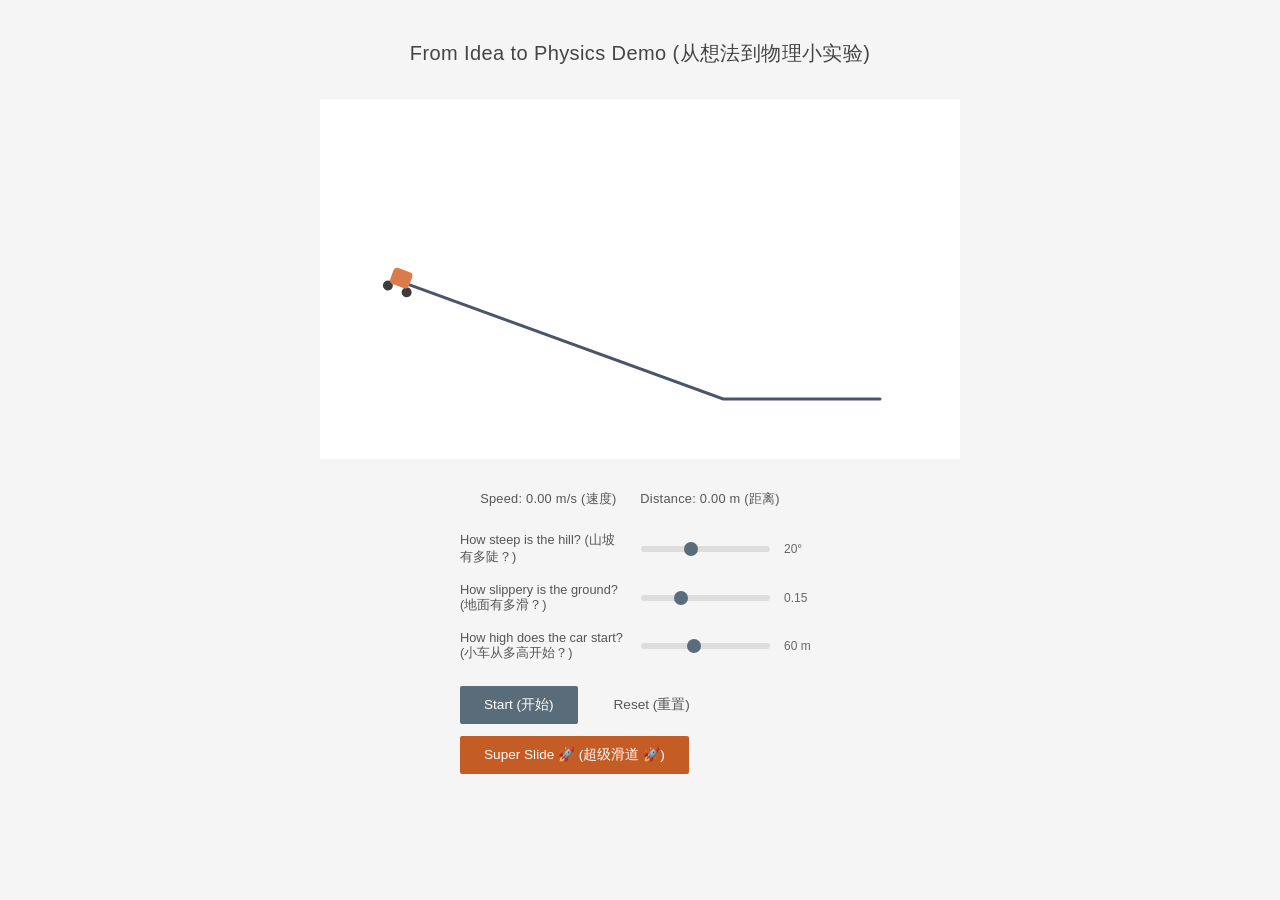
==== index.html @ a3b1cdfe "Add physics car demo" ====
<!DOCTYPE html>
<html lang="en">
<head>
  <meta charset="UTF-8">
  <meta name="viewport" content="width=device-width, initial-scale=1.0">
  <title>From Idea to Physics Demo</title>
  <style>
    * {
      box-sizing: border-box;
    }
    body {
      margin: 0;
      padding: 40px 24px 60px;
      background: #f5f5f5;
      font-family: -apple-system, BlinkMacSystemFont, "Segoe UI", Roboto, sans-serif;
      color: #333;
      min-height: 100vh;
      display: flex;
      flex-direction: column;
      align-items: center;
    }
    h1 {
      font-size: 1.25rem;
      font-weight: 500;
      letter-spacing: 0.02em;
      margin: 0 0 32px;
      color: #444;
    }
    #canvas-wrap {
      margin-bottom: 32px;
    }
    canvas {
      display: block;
      background: #fff;
      border-radius: 2px;
    }
    .readout {
      font-size: 0.8rem;
      color: #555;
      margin-bottom: 24px;
      letter-spacing: 0.02em;
    }
    .readout span {
      margin-right: 20px;
    }
    .controls {
      display: flex;
      flex-direction: column;
      gap: 16px;
      max-width: 360px;
      width: 100%;
    }
    .control-row {
      display: flex;
      align-items: center;
      gap: 12px;
    }
    .control-row label {
      font-size: 0.8rem;
      color: #555;
      min-width: 100px;
    }
    .control-row input[type="range"] {
      flex: 1;
      height: 6px;
      -webkit-appearance: none;
      appearance: none;
      background: #ddd;
      border-radius: 3px;
    }
    .control-row input[type="range"]::-webkit-slider-thumb {
      -webkit-appearance: none;
      width: 14px;
      height: 14px;
      background: #5a6b7a;
      border-radius: 50%;
      cursor: pointer;
    }
    .control-row .value {
      font-size: 0.75rem;
      color: #666;
      min-width: 36px;
    }
    .buttons {
      display: flex;
      flex-wrap: wrap;
      gap: 12px;
      margin-top: 8px;
    }
    button {
      font-size: 0.85rem;
      padding: 10px 24px;
      border: none;
      border-radius: 2px;
      cursor: pointer;
      font-family: inherit;
    }
    #btn-start {
      background: #5a6b7a;
      color: #fff;
    }
    #btn-start:hover {
      background: #4a5b6a;
    }
    #btn-reset {
      background: transparent;
      color: #555;
    }
    #btn-reset:hover {
      background: #e8e8e8;
      color: #333;
    }
    #btn-super {
      background: #c45c26;
      color: #fff;
    }
    #btn-super:hover {
      background: #a84d1f;
    }
    .control-row label {
      min-width: 0;
    }
  </style>
</head>
<body>
  <h1>From Idea to Physics Demo (从想法到物理小实验)</h1>
  <div id="canvas-wrap">
    <canvas id="canvas" width="640" height="360"></canvas>
  </div>
  <div class="readout">
    <span id="speed-text">Speed: 0.00 m/s (速度)</span>
    <span id="distance-text">Distance: 0.00 m (距离)</span>
  </div>
  <div class="controls">
    <div class="control-row">
      <label for="slope">How steep is the hill? (山坡有多陡？)</label>
      <input type="range" id="slope" min="5" max="45" value="20" step="1">
      <span class="value" id="slope-val">20°</span>
    </div>
    <div class="control-row">
      <label for="friction">How slippery is the ground? (地面有多滑？)</label>
      <input type="range" id="friction" min="0.01" max="0.5" value="0.15" step="0.01">
      <span class="value" id="friction-val">0.15</span>
    </div>
    <div class="control-row">
      <label for="height">How high does the car start? (小车从多高开始？)</label>
      <input type="range" id="height" min="20" max="120" value="60" step="2">
      <span class="value" id="height-val">60 m</span>
    </div>
    <div class="buttons">
      <button id="btn-start">Start (开始)</button>
      <button id="btn-reset">Reset (重置)</button>
      <button id="btn-super">Super Slide 🚀 (超级滑道 🚀)</button>
    </div>
  </div>

  <script>
    (function () {
      const g = 9.8;
      const VISUAL_TIME_SCALE = 5;  // makes motion look faster, physics unchanged
      const canvas = document.getElementById('canvas');
      const ctx = canvas.getContext('2d');
      const cw = canvas.width;
      const ch = canvas.height;

      // State
      let slopeAngleDeg = 20;
      let mu = 0.15;
      let startHeight = 60;
      let running = false;
      let s = 0;           // distance along path (m)
      let v = 0;           // velocity along path (m/s)
      let totalDistance = 0;
      let lastTime = 0;

      // DOM
      const slopeInput = document.getElementById('slope');
      const frictionInput = document.getElementById('friction');
      const heightInput = document.getElementById('height');
      const slopeVal = document.getElementById('slope-val');
      const frictionVal = document.getElementById('friction-val');
      const heightVal = document.getElementById('height-val');
      const speedText = document.getElementById('speed-text');
      const distanceText = document.getElementById('distance-text');
      const btnStart = document.getElementById('btn-start');
      const btnReset = document.getElementById('btn-reset');

      function getSlopeLength() {
        const theta = (slopeAngleDeg * Math.PI) / 180;
        return startHeight / Math.sin(theta);
      }

      function getSlopeEndX() {
        const theta = (slopeAngleDeg * Math.PI) / 180;
        return startHeight / Math.tan(theta);
      }

      function pathToScreen(sVal) {
        const theta = (slopeAngleDeg * Math.PI) / 180;
        const slopeLen = getSlopeLength();
        const slopeEndX = getSlopeEndX();
        const margin = 80;
        const groundY = ch - 60;
        const scale = Math.min((cw - 2 * margin) / (slopeEndX + 80), (ch - margin - 80) / (startHeight + 40));
        const ox = margin;
        const oy = groundY;

        if (sVal <= slopeLen) {
          const x = sVal * Math.cos(theta);
          const y = -(startHeight - sVal * Math.sin(theta));
          return { x: ox + x * scale, y: oy + y * scale };
        } else {
          const x = slopeEndX + (sVal - slopeLen);
          return { x: ox + x * scale, y: oy };
        }
      }

      function draw() {
        ctx.clearRect(0, 0, cw, ch);
        const theta = (slopeAngleDeg * Math.PI) / 180;
        const slopeLen = getSlopeLength();
        const slopeEndX = getSlopeEndX();
        const margin = 80;
        const groundY = ch - 60;
        const scale = Math.min((cw - 2 * margin) / (slopeEndX + 80), (ch - margin - 80) / (startHeight + 40));
        const ox = margin;
        const oy = groundY;

        // Ground and slope (darker gray)
        ctx.strokeStyle = '#4a5568';
        ctx.lineWidth = 3;
        ctx.lineCap = 'round';
        ctx.beginPath();
        const slopeStart = { x: ox, y: oy - startHeight * scale };
        ctx.moveTo(slopeStart.x, slopeStart.y);
        ctx.lineTo(ox + slopeEndX * scale, oy);
        ctx.lineTo(cw - margin, oy);
        ctx.stroke();

        // Car: rounded body + two wheels, tilted with slope, warm color
        const carLen = 28;
        const carH = 14;
        const wheelRadius = 5;
        const pos = pathToScreen(s);
        const angle = s <= slopeLen ? theta : 0;
        ctx.save();
        ctx.translate(pos.x, pos.y);
        ctx.rotate(angle);
        // Wheels (small circles)
        ctx.fillStyle = '#3d3d3d';
        ctx.beginPath();
        ctx.arc(-carLen / 2 + 4, carH / 2 + 1, wheelRadius, 0, Math.PI * 2);
        ctx.fill();
        ctx.beginPath();
        ctx.arc(carLen / 2 - 4, carH / 2 + 1, wheelRadius, 0, Math.PI * 2);
        ctx.fill();
        // Body (rounded rectangle, warm orange)
        const r = 4;
        const bx = -carLen / 2 + r;
        const by = -carH / 2 - wheelRadius;
        const bw = carLen - 2 * r;
        const bh = carH + wheelRadius - 2;
        ctx.fillStyle = '#d97b4a';
        ctx.beginPath();
        ctx.moveTo(bx + r, by);
        ctx.lineTo(bx + bw - r, by);
        ctx.quadraticCurveTo(bx + bw, by, bx + bw, by + r);
        ctx.lineTo(bx + bw, by + bh - r);
        ctx.quadraticCurveTo(bx + bw, by + bh, bx + bw - r, by + bh);
        ctx.lineTo(bx + r, by + bh);
        ctx.quadraticCurveTo(bx, by + bh, bx, by + bh - r);
        ctx.lineTo(bx, by + r);
        ctx.quadraticCurveTo(bx, by, bx + r, by);
        ctx.fill();
        ctx.restore();
      }

      function updateReadout() {
        speedText.textContent = 'Speed: ' + Math.abs(v).toFixed(2) + ' m/s (速度)';
        distanceText.textContent = 'Distance: ' + totalDistance.toFixed(2) + ' m (距离)';
      }

      function step(t) {
        if (!lastTime) lastTime = t;
        const dt = Math.min((t - lastTime) / 1000, 0.05);
        lastTime = t;

        if (!running || v <= 0 && s > getSlopeLength()) {
          if (running && v <= 0 && s > getSlopeLength()) running = false;
          draw();
          updateReadout();
          requestAnimationFrame(step);
          return;
        }

        const slopeLen = getSlopeLength();
        const theta = (slopeAngleDeg * Math.PI) / 180;

        const dtt = dt * VISUAL_TIME_SCALE;
        if (s <= slopeLen) {
          const acc = g * Math.sin(theta) - mu * g * Math.cos(theta);
          v += acc * dtt;
          s += v * dtt;
          if (s > slopeLen) {
            const over = s - slopeLen;
            s = slopeLen;
            v = Math.max(0, v);
            s += v * (over / (v || 1)) * 0.5;
          }
        } else {
          const acc = -mu * g;
          v += acc * dtt;
          if (v < 0) v = 0;
          s += v * dtt;
        }

        totalDistance = s;
        draw();
        updateReadout();
        requestAnimationFrame(step);
      }

      function reset() {
        running = false;
        s = 0;
        v = 0;
        totalDistance = 0;
        lastTime = 0;
        draw();
        updateReadout();
        btnStart.textContent = 'Start (开始)';
      }

      function start() {
        if (running) return;
        running = true;
        lastTime = 0;
        btnStart.textContent = 'Running… (运行中…)';
        requestAnimationFrame(step);
      }

      function applySuperSlide() {
        slopeAngleDeg = 42;
        mu = 0.03;
        startHeight = 100;
        slopeInput.value = slopeAngleDeg;
        frictionInput.value = mu;
        heightInput.value = startHeight;
        slopeVal.textContent = slopeAngleDeg + '°';
        frictionVal.textContent = mu.toFixed(2);
        heightVal.textContent = startHeight + ' m';
        reset();
        start();
      }

      const btnSuper = document.getElementById('btn-super');
      btnSuper.addEventListener('click', applySuperSlide);

      slopeInput.addEventListener('input', function () {
        slopeAngleDeg = Number(slopeInput.value);
        slopeVal.textContent = slopeAngleDeg + '°';
        if (!running) draw();
      });
      frictionInput.addEventListener('input', function () {
        mu = Number(frictionInput.value);
        frictionVal.textContent = mu.toFixed(2);
        if (!running) draw();
      });
      heightInput.addEventListener('input', function () {
        startHeight = Number(heightInput.value);
        heightVal.textContent = startHeight + ' m';
        if (!running) draw();
      });
      btnStart.addEventListener('click', start);
      btnReset.addEventListener('click', reset);

      draw();
      updateReadout();
    })();
  </script>
</body>
</html>
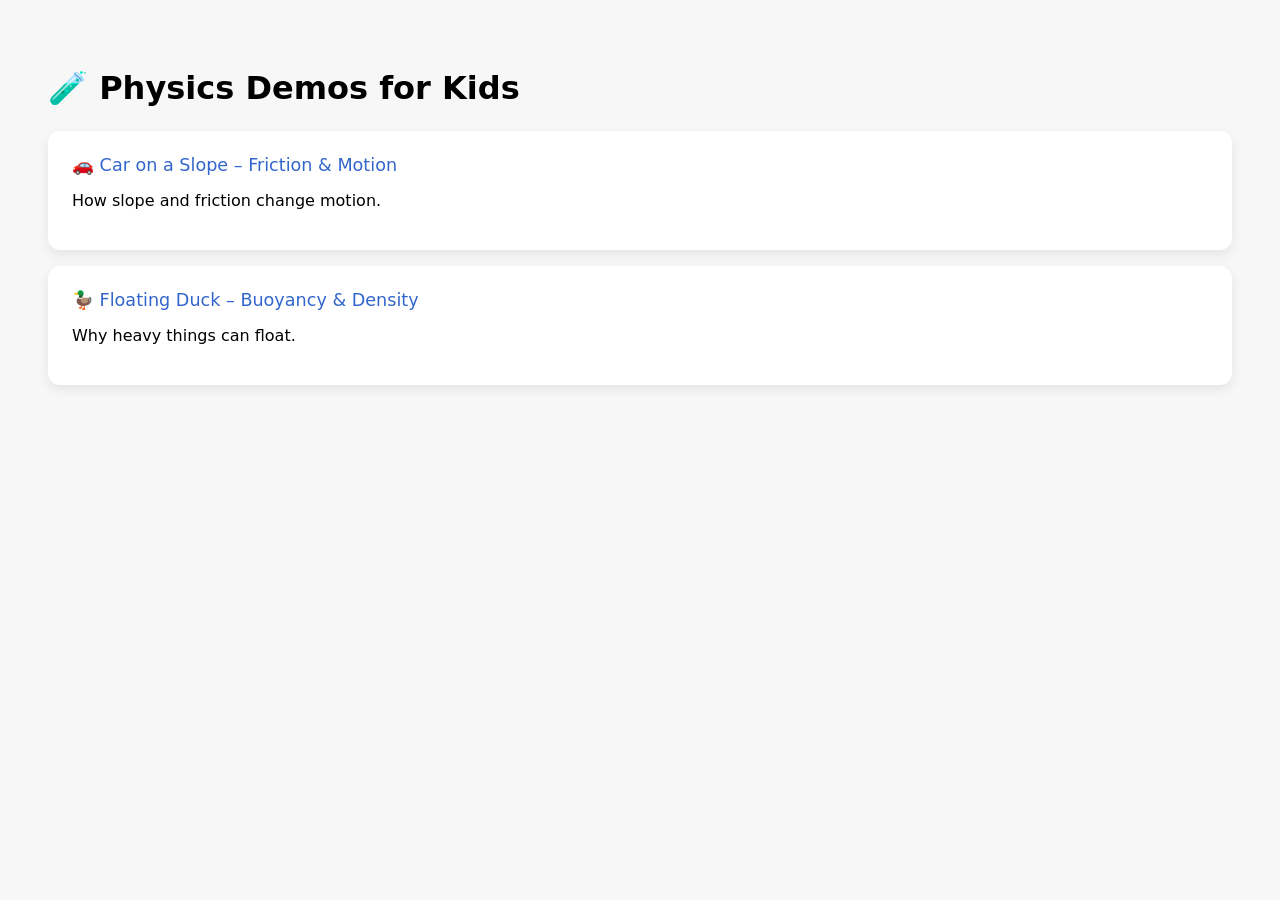
==== commit 37a0eb55: "I add a new demo for duck floating test. I add a new folder structure to store all demos." ====
--- a/index.html
+++ b/index.html
@@ -1,382 +1,41 @@
 <!DOCTYPE html>
-<html lang="en">
+<html>
 <head>
-  <meta charset="UTF-8">
-  <meta name="viewport" content="width=device-width, initial-scale=1.0">
-  <title>From Idea to Physics Demo</title>
+  <meta charset="utf-8" />
+  <title>Physics Demos for Kids</title>
   <style>
-    * {
-      box-sizing: border-box;
+    body {
+      font-family: system-ui, sans-serif;
+      background: #f7f7f7;
+      padding: 40px;
     }
-    body {
-      margin: 0;
-      padding: 40px 24px 60px;
-      background: #f5f5f5;
-      font-family: -apple-system, BlinkMacSystemFont, "Segoe UI", Roboto, sans-serif;
-      color: #333;
-      min-height: 100vh;
-      display: flex;
-      flex-direction: column;
-      align-items: center;
+    h1 { margin-bottom: 24px; }
+    .card {
+      background: white;
+      padding: 24px;
+      border-radius: 12px;
+      margin-bottom: 16px;
+      box-shadow: 0 4px 12px rgba(0,0,0,0.08);
     }
-    h1 {
-      font-size: 1.25rem;
-      font-weight: 500;
-      letter-spacing: 0.02em;
-      margin: 0 0 32px;
-      color: #444;
-    }
-    #canvas-wrap {
-      margin-bottom: 32px;
-    }
-    canvas {
-      display: block;
-      background: #fff;
-      border-radius: 2px;
-    }
-    .readout {
-      font-size: 0.8rem;
-      color: #555;
-      margin-bottom: 24px;
-      letter-spacing: 0.02em;
-    }
-    .readout span {
-      margin-right: 20px;
-    }
-    .controls {
-      display: flex;
-      flex-direction: column;
-      gap: 16px;
-      max-width: 360px;
-      width: 100%;
-    }
-    .control-row {
-      display: flex;
-      align-items: center;
-      gap: 12px;
-    }
-    .control-row label {
-      font-size: 0.8rem;
-      color: #555;
-      min-width: 100px;
-    }
-    .control-row input[type="range"] {
-      flex: 1;
-      height: 6px;
-      -webkit-appearance: none;
-      appearance: none;
-      background: #ddd;
-      border-radius: 3px;
-    }
-    .control-row input[type="range"]::-webkit-slider-thumb {
-      -webkit-appearance: none;
-      width: 14px;
-      height: 14px;
-      background: #5a6b7a;
-      border-radius: 50%;
-      cursor: pointer;
-    }
-    .control-row .value {
-      font-size: 0.75rem;
-      color: #666;
-      min-width: 36px;
-    }
-    .buttons {
-      display: flex;
-      flex-wrap: wrap;
-      gap: 12px;
-      margin-top: 8px;
-    }
-    button {
-      font-size: 0.85rem;
-      padding: 10px 24px;
-      border: none;
-      border-radius: 2px;
-      cursor: pointer;
-      font-family: inherit;
-    }
-    #btn-start {
-      background: #5a6b7a;
-      color: #fff;
-    }
-    #btn-start:hover {
-      background: #4a5b6a;
-    }
-    #btn-reset {
-      background: transparent;
-      color: #555;
-    }
-    #btn-reset:hover {
-      background: #e8e8e8;
-      color: #333;
-    }
-    #btn-super {
-      background: #c45c26;
-      color: #fff;
-    }
-    #btn-super:hover {
-      background: #a84d1f;
-    }
-    .control-row label {
-      min-width: 0;
+    a {
+      text-decoration: none;
+      font-size: 1.1rem;
+      color: #3366cc;
     }
   </style>
 </head>
 <body>
-  <h1>From Idea to Physics Demo (从想法到物理小实验)</h1>
-  <div id="canvas-wrap">
-    <canvas id="canvas" width="640" height="360"></canvas>
-  </div>
-  <div class="readout">
-    <span id="speed-text">Speed: 0.00 m/s (速度)</span>
-    <span id="distance-text">Distance: 0.00 m (距离)</span>
-  </div>
-  <div class="controls">
-    <div class="control-row">
-      <label for="slope">How steep is the hill? (山坡有多陡？)</label>
-      <input type="range" id="slope" min="5" max="45" value="20" step="1">
-      <span class="value" id="slope-val">20°</span>
-    </div>
-    <div class="control-row">
-      <label for="friction">How slippery is the ground? (地面有多滑？)</label>
-      <input type="range" id="friction" min="0.01" max="0.5" value="0.15" step="0.01">
-      <span class="value" id="friction-val">0.15</span>
-    </div>
-    <div class="control-row">
-      <label for="height">How high does the car start? (小车从多高开始？)</label>
-      <input type="range" id="height" min="20" max="120" value="60" step="2">
-      <span class="value" id="height-val">60 m</span>
-    </div>
-    <div class="buttons">
-      <button id="btn-start">Start (开始)</button>
-      <button id="btn-reset">Reset (重置)</button>
-      <button id="btn-super">Super Slide 🚀 (超级滑道 🚀)</button>
-    </div>
+  <h1>🧪 Physics Demos for Kids</h1>
+
+  <div class="card">
+    <a href="./car/">🚗 Car on a Slope – Friction & Motion</a>
+    <p>How slope and friction change motion.</p>
   </div>
 
-  <script>
-    (function () {
-      const g = 9.8;
-      const VISUAL_TIME_SCALE = 5;  // makes motion look faster, physics unchanged
-      const canvas = document.getElementById('canvas');
-      const ctx = canvas.getContext('2d');
-      const cw = canvas.width;
-      const ch = canvas.height;
-
-      // State
-      let slopeAngleDeg = 20;
-      let mu = 0.15;
-      let startHeight = 60;
-      let running = false;
-      let s = 0;           // distance along path (m)
-      let v = 0;           // velocity along path (m/s)
-      let totalDistance = 0;
-      let lastTime = 0;
-
-      // DOM
-      const slopeInput = document.getElementById('slope');
-      const frictionInput = document.getElementById('friction');
-      const heightInput = document.getElementById('height');
-      const slopeVal = document.getElementById('slope-val');
-      const frictionVal = document.getElementById('friction-val');
-      const heightVal = document.getElementById('height-val');
-      const speedText = document.getElementById('speed-text');
-      const distanceText = document.getElementById('distance-text');
-      const btnStart = document.getElementById('btn-start');
-      const btnReset = document.getElementById('btn-reset');
-
-      function getSlopeLength() {
-        const theta = (slopeAngleDeg * Math.PI) / 180;
-        return startHeight / Math.sin(theta);
-      }
-
-      function getSlopeEndX() {
-        const theta = (slopeAngleDeg * Math.PI) / 180;
-        return startHeight / Math.tan(theta);
-      }
-
-      function pathToScreen(sVal) {
-        const theta = (slopeAngleDeg * Math.PI) / 180;
-        const slopeLen = getSlopeLength();
-        const slopeEndX = getSlopeEndX();
-        const margin = 80;
-        const groundY = ch - 60;
-        const scale = Math.min((cw - 2 * margin) / (slopeEndX + 80), (ch - margin - 80) / (startHeight + 40));
-        const ox = margin;
-        const oy = groundY;
-
-        if (sVal <= slopeLen) {
-          const x = sVal * Math.cos(theta);
-          const y = -(startHeight - sVal * Math.sin(theta));
-          return { x: ox + x * scale, y: oy + y * scale };
-        } else {
-          const x = slopeEndX + (sVal - slopeLen);
-          return { x: ox + x * scale, y: oy };
-        }
-      }
-
-      function draw() {
-        ctx.clearRect(0, 0, cw, ch);
-        const theta = (slopeAngleDeg * Math.PI) / 180;
-        const slopeLen = getSlopeLength();
-        const slopeEndX = getSlopeEndX();
-        const margin = 80;
-        const groundY = ch - 60;
-        const scale = Math.min((cw - 2 * margin) / (slopeEndX + 80), (ch - margin - 80) / (startHeight + 40));
-        const ox = margin;
-        const oy = groundY;
-
-        // Ground and slope (darker gray)
-        ctx.strokeStyle = '#4a5568';
-        ctx.lineWidth = 3;
-        ctx.lineCap = 'round';
-        ctx.beginPath();
-        const slopeStart = { x: ox, y: oy - startHeight * scale };
-        ctx.moveTo(slopeStart.x, slopeStart.y);
-        ctx.lineTo(ox + slopeEndX * scale, oy);
-        ctx.lineTo(cw - margin, oy);
-        ctx.stroke();
-
-        // Car: rounded body + two wheels, tilted with slope, warm color
-        const carLen = 28;
-        const carH = 14;
-        const wheelRadius = 5;
-        const pos = pathToScreen(s);
-        const angle = s <= slopeLen ? theta : 0;
-        ctx.save();
-        ctx.translate(pos.x, pos.y);
-        ctx.rotate(angle);
-        // Wheels (small circles)
-        ctx.fillStyle = '#3d3d3d';
-        ctx.beginPath();
-        ctx.arc(-carLen / 2 + 4, carH / 2 + 1, wheelRadius, 0, Math.PI * 2);
-        ctx.fill();
-        ctx.beginPath();
-        ctx.arc(carLen / 2 - 4, carH / 2 + 1, wheelRadius, 0, Math.PI * 2);
-        ctx.fill();
-        // Body (rounded rectangle, warm orange)
-        const r = 4;
-        const bx = -carLen / 2 + r;
-        const by = -carH / 2 - wheelRadius;
-        const bw = carLen - 2 * r;
-        const bh = carH + wheelRadius - 2;
-        ctx.fillStyle = '#d97b4a';
-        ctx.beginPath();
-        ctx.moveTo(bx + r, by);
-        ctx.lineTo(bx + bw - r, by);
-        ctx.quadraticCurveTo(bx + bw, by, bx + bw, by + r);
-        ctx.lineTo(bx + bw, by + bh - r);
-        ctx.quadraticCurveTo(bx + bw, by + bh, bx + bw - r, by + bh);
-        ctx.lineTo(bx + r, by + bh);
-        ctx.quadraticCurveTo(bx, by + bh, bx, by + bh - r);
-        ctx.lineTo(bx, by + r);
-        ctx.quadraticCurveTo(bx, by, bx + r, by);
-        ctx.fill();
-        ctx.restore();
-      }
-
-      function updateReadout() {
-        speedText.textContent = 'Speed: ' + Math.abs(v).toFixed(2) + ' m/s (速度)';
-        distanceText.textContent = 'Distance: ' + totalDistance.toFixed(2) + ' m (距离)';
-      }
-
-      function step(t) {
-        if (!lastTime) lastTime = t;
-        const dt = Math.min((t - lastTime) / 1000, 0.05);
-        lastTime = t;
-
-        if (!running || v <= 0 && s > getSlopeLength()) {
-          if (running && v <= 0 && s > getSlopeLength()) running = false;
-          draw();
-          updateReadout();
-          requestAnimationFrame(step);
-          return;
-        }
-
-        const slopeLen = getSlopeLength();
-        const theta = (slopeAngleDeg * Math.PI) / 180;
-
-        const dtt = dt * VISUAL_TIME_SCALE;
-        if (s <= slopeLen) {
-          const acc = g * Math.sin(theta) - mu * g * Math.cos(theta);
-          v += acc * dtt;
-          s += v * dtt;
-          if (s > slopeLen) {
-            const over = s - slopeLen;
-            s = slopeLen;
-            v = Math.max(0, v);
-            s += v * (over / (v || 1)) * 0.5;
-          }
-        } else {
-          const acc = -mu * g;
-          v += acc * dtt;
-          if (v < 0) v = 0;
-          s += v * dtt;
-        }
-
-        totalDistance = s;
-        draw();
-        updateReadout();
-        requestAnimationFrame(step);
-      }
-
-      function reset() {
-        running = false;
-        s = 0;
-        v = 0;
-        totalDistance = 0;
-        lastTime = 0;
-        draw();
-        updateReadout();
-        btnStart.textContent = 'Start (开始)';
-      }
-
-      function start() {
-        if (running) return;
-        running = true;
-        lastTime = 0;
-        btnStart.textContent = 'Running… (运行中…)';
-        requestAnimationFrame(step);
-      }
-
-      function applySuperSlide() {
-        slopeAngleDeg = 42;
-        mu = 0.03;
-        startHeight = 100;
-        slopeInput.value = slopeAngleDeg;
-        frictionInput.value = mu;
-        heightInput.value = startHeight;
-        slopeVal.textContent = slopeAngleDeg + '°';
-        frictionVal.textContent = mu.toFixed(2);
-        heightVal.textContent = startHeight + ' m';
-        reset();
-        start();
-      }
-
-      const btnSuper = document.getElementById('btn-super');
-      btnSuper.addEventListener('click', applySuperSlide);
-
-      slopeInput.addEventListener('input', function () {
-        slopeAngleDeg = Number(slopeInput.value);
-        slopeVal.textContent = slopeAngleDeg + '°';
-        if (!running) draw();
-      });
-      frictionInput.addEventListener('input', function () {
-        mu = Number(frictionInput.value);
-        frictionVal.textContent = mu.toFixed(2);
-        if (!running) draw();
-      });
-      heightInput.addEventListener('input', function () {
-        startHeight = Number(heightInput.value);
-        heightVal.textContent = startHeight + ' m';
-        if (!running) draw();
-      });
-      btnStart.addEventListener('click', start);
-      btnReset.addEventListener('click', reset);
-
-      draw();
-      updateReadout();
-    })();
-  </script>
+  <div class="card">
+    <a href="./duck/">🦆 Floating Duck – Buoyancy & Density</a>
+    <p>Why heavy things can float.</p>
+  </div>
 </body>
 </html>
+
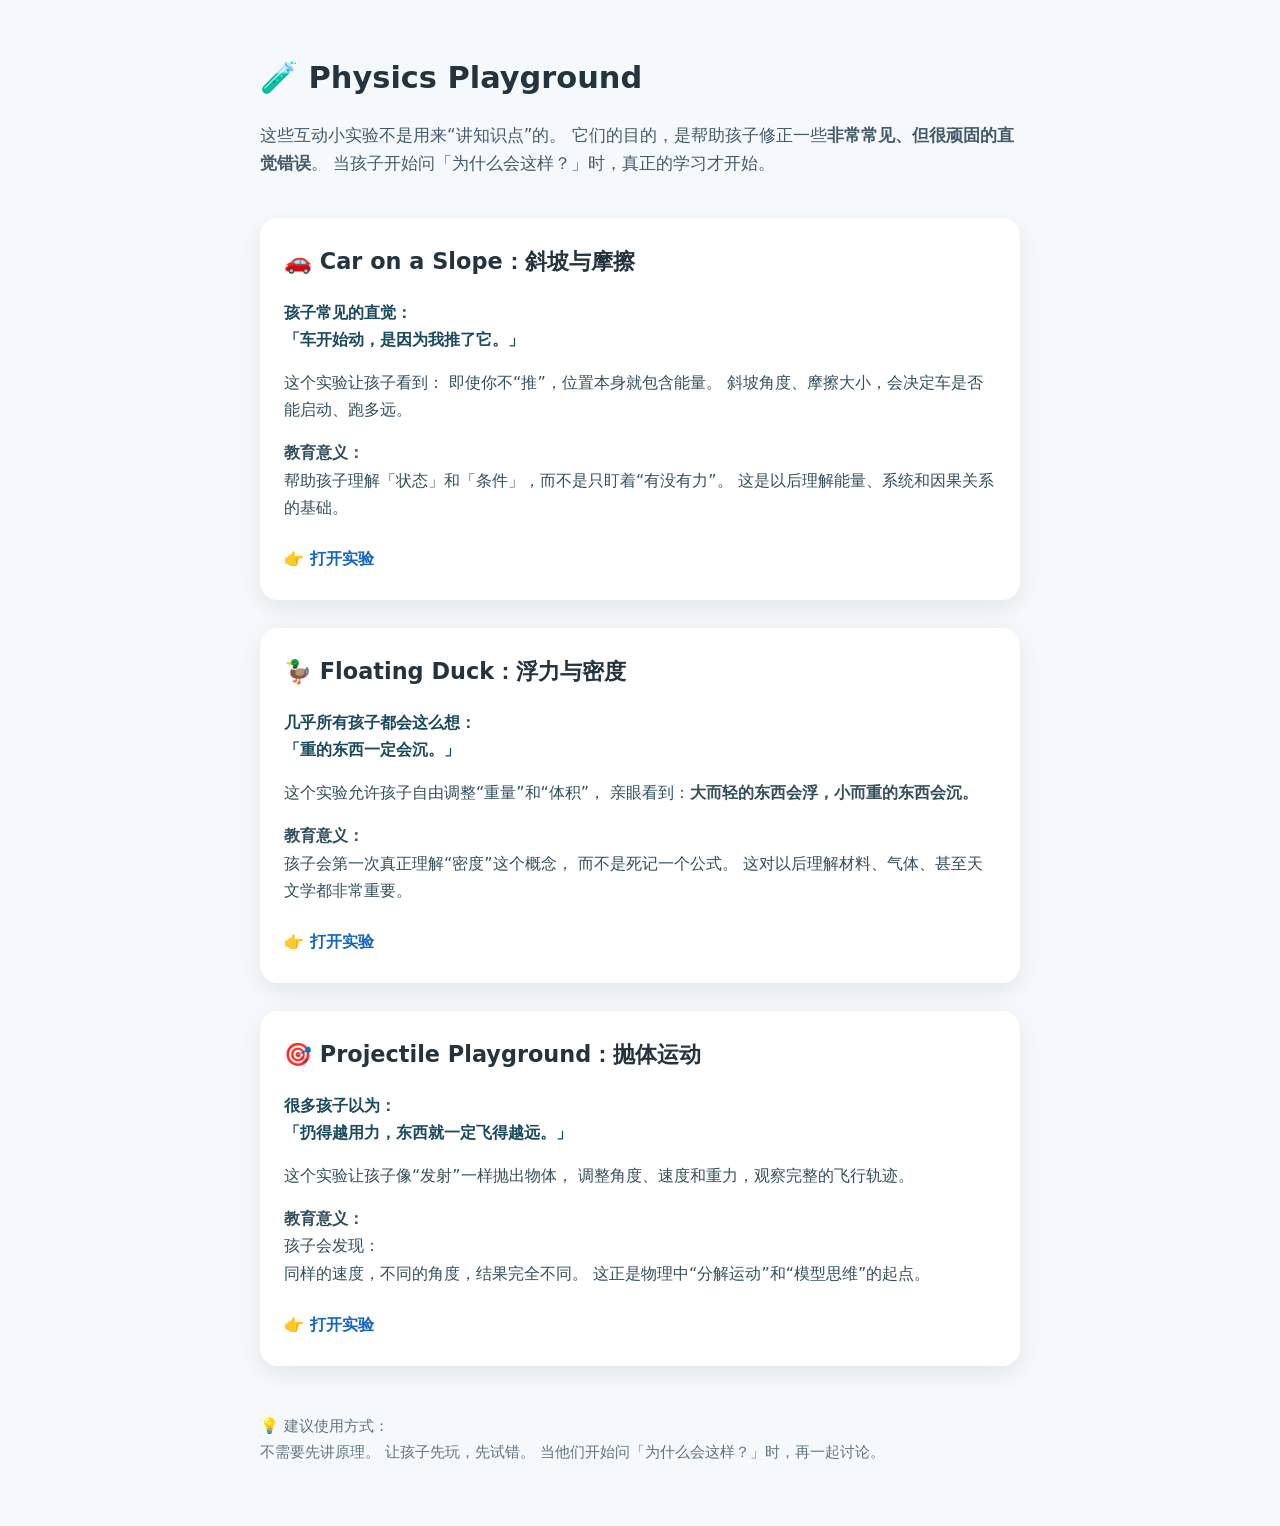
==== commit c88ce6cd: "Changed the main instruction page; add angry bird demo" ====
--- a/index.html
+++ b/index.html
@@ -1,41 +1,157 @@
 <!DOCTYPE html>
-<html>
+<html lang="zh">
 <head>
   <meta charset="utf-8" />
-  <title>Physics Demos for Kids</title>
+  <title>Physics Playground for Kids</title>
+  <meta name="viewport" content="width=device-width, initial-scale=1" />
   <style>
     body {
-      font-family: system-ui, sans-serif;
-      background: #f7f7f7;
-      padding: 40px;
+      font-family: system-ui, -apple-system, BlinkMacSystemFont, "Segoe UI", sans-serif;
+      background: #f6f9fb;
+      color: #24333e;
+      margin: 0;
+      padding: 32px 20px 60px;
+      line-height: 1.7;
     }
-    h1 { margin-bottom: 24px; }
+    .container {
+      max-width: 760px;
+      margin: 0 auto;
+    }
+    h1 {
+      font-size: 1.9rem;
+      margin-bottom: 12px;
+    }
+    .intro {
+      font-size: 1.05rem;
+      color: #445a6a;
+      margin-bottom: 40px;
+    }
     .card {
-      background: white;
-      padding: 24px;
-      border-radius: 12px;
+      background: #ffffff;
+      border-radius: 18px;
+      padding: 24px 24px 28px;
+      margin-bottom: 28px;
+      box-shadow: 0 8px 24px rgba(0,0,0,0.08);
+    }
+    .card h2 {
+      margin-top: 0;
+      font-size: 1.4rem;
+    }
+    .question {
+      font-weight: 600;
+      color: #1a4a5c;
+      margin: 12px 0;
+    }
+    .meaning {
+      color: #334e5c;
       margin-bottom: 16px;
-      box-shadow: 0 4px 12px rgba(0,0,0,0.08);
     }
-    a {
+    a.demo-link {
+      display: inline-block;
+      margin-top: 8px;
+      font-weight: 600;
       text-decoration: none;
-      font-size: 1.1rem;
-      color: #3366cc;
+      color: #1565c0;
+    }
+    a.demo-link:hover {
+      text-decoration: underline;
+    }
+    .footer {
+      margin-top: 48px;
+      font-size: 0.95rem;
+      color: #607380;
     }
   </style>
 </head>
+
 <body>
-  <h1>🧪 Physics Demos for Kids</h1>
+  <div class="container">
+    <h1>🧪 Physics Playground</h1>
 
-  <div class="card">
-    <a href="./car/">🚗 Car on a Slope – Friction & Motion</a>
-    <p>How slope and friction change motion.</p>
-  </div>
+    <p class="intro">
+      这些互动小实验不是用来“讲知识点”的。  
+      它们的目的，是帮助孩子修正一些<strong>非常常见、但很顽固的直觉错误</strong>。  
+      当孩子开始问「为什么会这样？」时，真正的学习才开始。
+    </p>
 
-  <div class="card">
-    <a href="./duck/">🦆 Floating Duck – Buoyancy & Density</a>
-    <p>Why heavy things can float.</p>
+    <!-- Demo 1 -->
+    <div class="card">
+      <h2>🚗 Car on a Slope：斜坡与摩擦</h2>
+
+      <p class="question">
+        孩子常见的直觉：<br/>
+        「车开始动，是因为我推了它。」
+      </p>
+
+      <p class="meaning">
+        这个实验让孩子看到：  
+        即使你不“推”，位置本身就包含能量。  
+        斜坡角度、摩擦大小，会决定车是否能启动、跑多远。
+      </p>
+
+      <p class="meaning">
+        <strong>教育意义：</strong><br/>
+        帮助孩子理解「状态」和「条件」，而不是只盯着“有没有力”。  
+        这是以后理解能量、系统和因果关系的基础。
+      </p>
+
+      <a class="demo-link" href="./car/">👉 打开实验</a>
+    </div>
+
+    <!-- Demo 2 -->
+    <div class="card">
+      <h2>🦆 Floating Duck：浮力与密度</h2>
+
+      <p class="question">
+        几乎所有孩子都会这么想：<br/>
+        「重的东西一定会沉。」
+      </p>
+
+      <p class="meaning">
+        这个实验允许孩子自由调整“重量”和“体积”，  
+        亲眼看到：<strong>大而轻的东西会浮，小而重的东西会沉。</strong>
+      </p>
+
+      <p class="meaning">
+        <strong>教育意义：</strong><br/>
+        孩子会第一次真正理解“密度”这个概念，  
+        而不是死记一个公式。  
+        这对以后理解材料、气体、甚至天文学都非常重要。
+      </p>
+
+      <a class="demo-link" href="./duck/">👉 打开实验</a>
+    </div>
+
+    <!-- Demo 3 -->
+    <div class="card">
+      <h2>🎯 Projectile Playground：抛体运动</h2>
+
+      <p class="question">
+        很多孩子以为：<br/>
+        「扔得越用力，东西就一定飞得越远。」
+      </p>
+
+      <p class="meaning">
+        这个实验让孩子像“发射”一样抛出物体，  
+        调整角度、速度和重力，观察完整的飞行轨迹。
+      </p>
+
+      <p class="meaning">
+        <strong>教育意义：</strong><br/>
+        孩子会发现：<br/>
+        同样的速度，不同的角度，结果完全不同。  
+        这正是物理中“分解运动”和“模型思维”的起点。
+      </p>
+
+      <a class="demo-link" href="./projectile/">👉 打开实验</a>
+    </div>
+
+    <div class="footer">
+      💡 建议使用方式：<br/>
+      不需要先讲原理。  
+      让孩子先玩，先试错。  
+      当他们开始问「为什么会这样？」时，再一起讨论。
+    </div>
   </div>
 </body>
 </html>
-
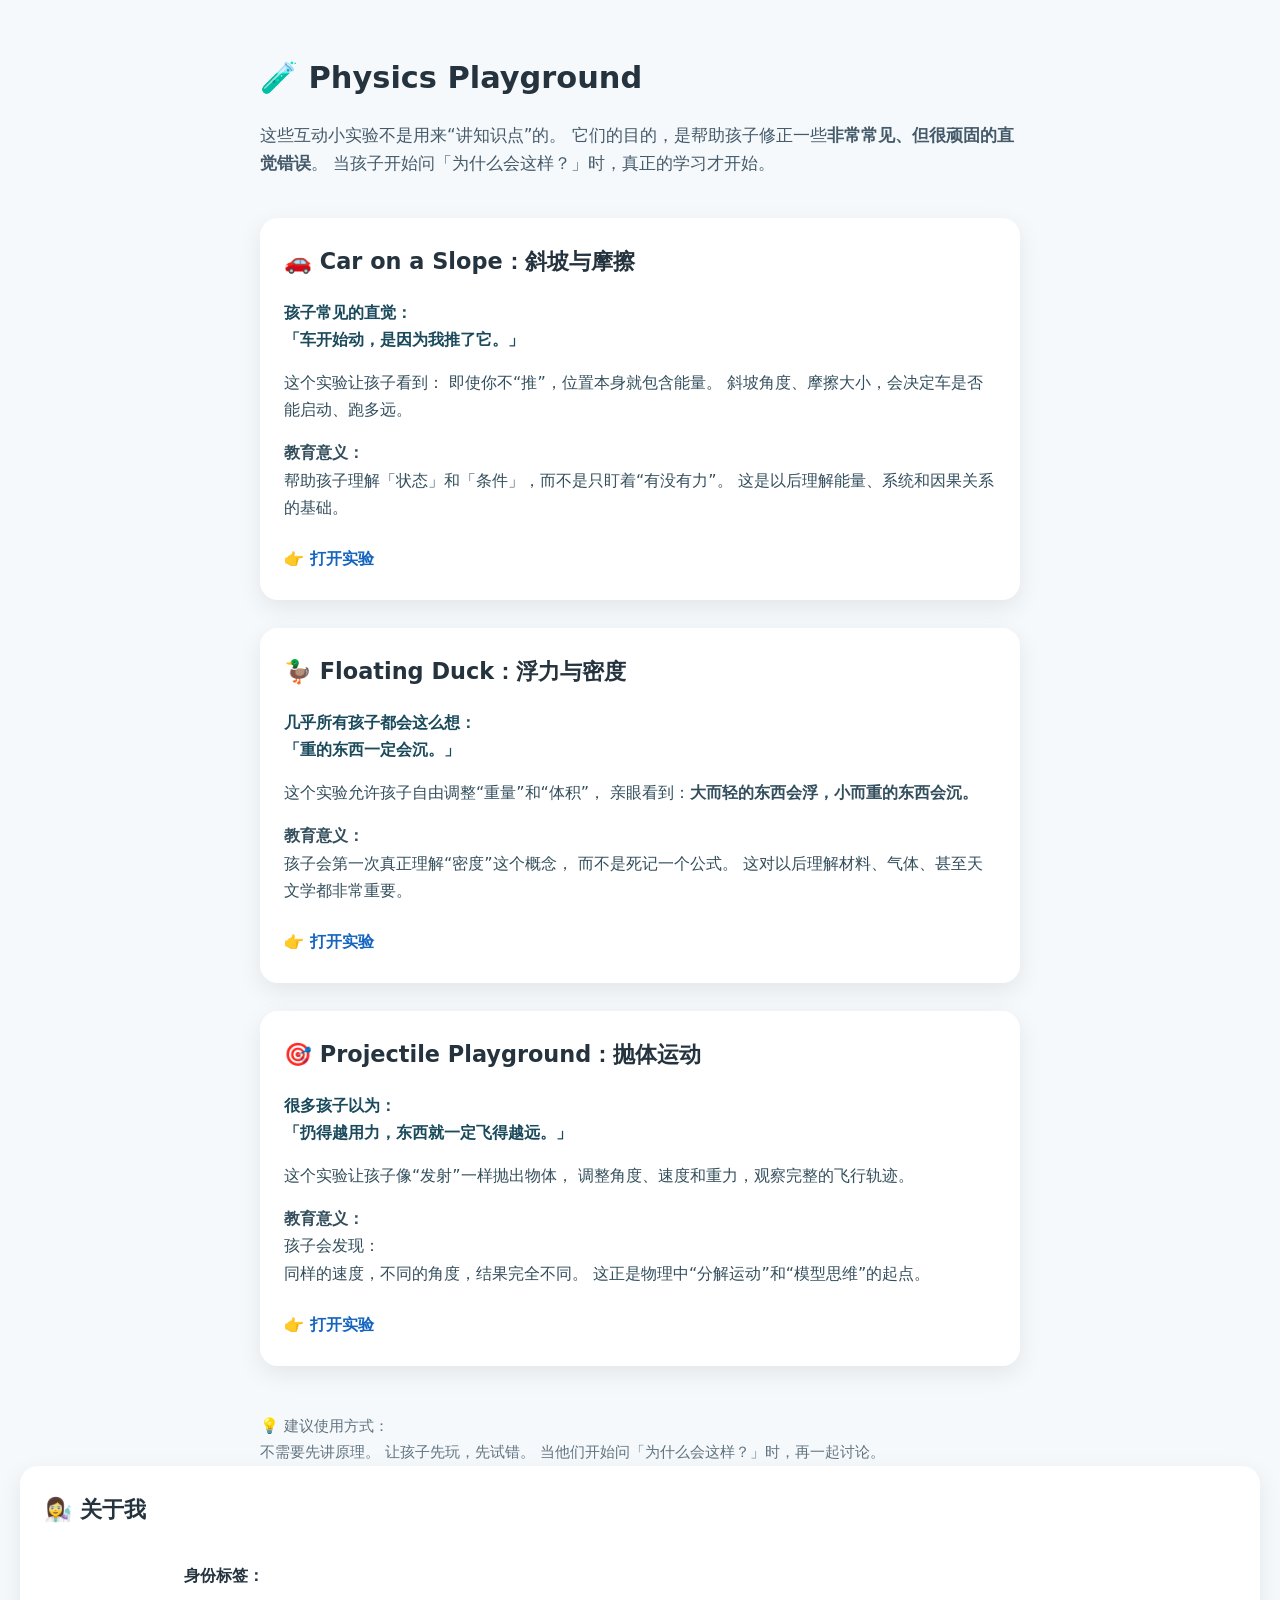
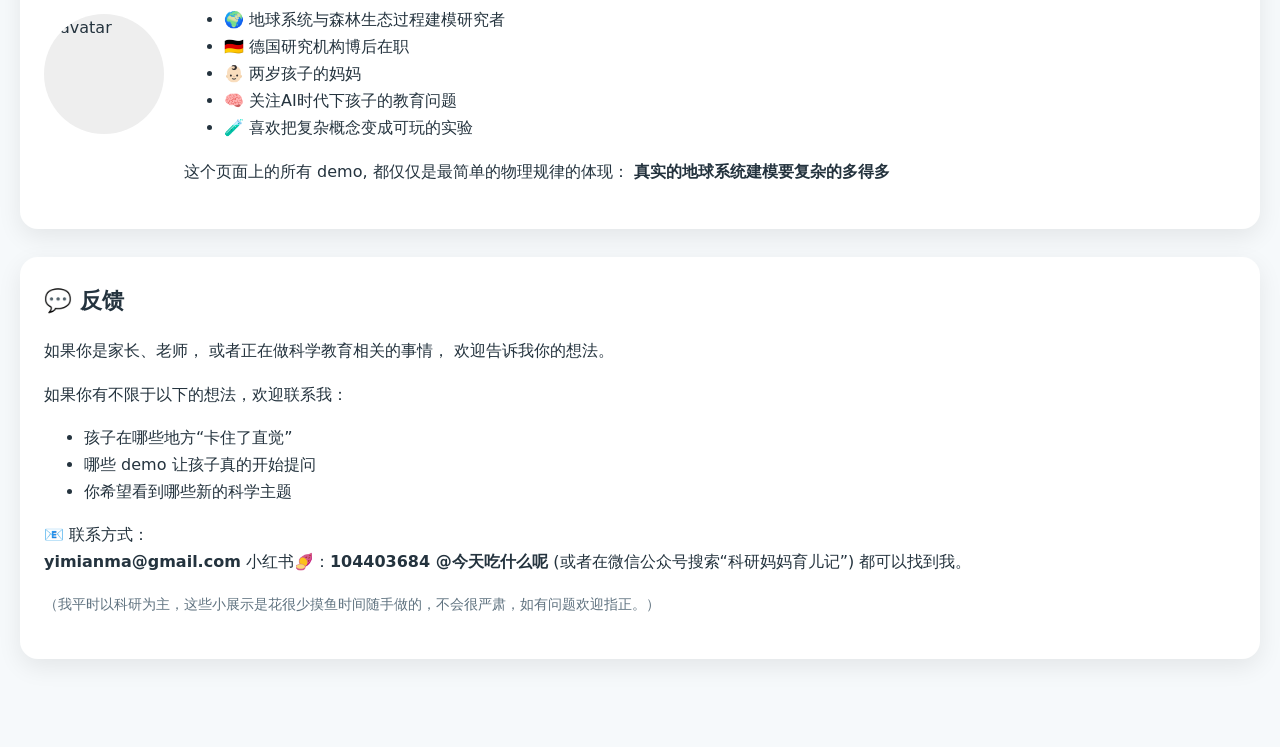
==== commit c4bbb909: "add some description for me and contact information" ====
--- a/index.html
+++ b/index.html
@@ -155,3 +155,64 @@
   </div>
 </body>
 </html>
+
+
+
+
+<div class="card">
+  <h2>👩‍🔬 关于我</h2>
+
+  <div style="display:flex; gap:20px; align-items:center; flex-wrap:wrap;">
+    <img src="./me.png" alt="avatar"
+         style="width:120px; height:120px; border-radius:50%; background:#eee;" />
+
+    <div>
+      <p><strong>身份标签：</strong></p>
+      <ul>
+        <li>🌍 地球系统与森林生态过程建模研究者</li>
+        <li>🇩🇪 德国研究机构博后在职</li>
+        <li>👶🏻 两岁孩子的妈妈</li>
+        <li>🧠 关注AI时代下孩子的教育问题</li>
+        <li>🧪 喜欢把复杂概念变成可玩的实验</li>
+      </ul>
+
+      <p style="margin-top:12px;">
+        这个页面上的所有 demo,  
+        都仅仅是最简单的物理规律的体现：  
+        <strong>真实的地球系统建模要复杂的多得多</strong>
+      </p>
+    </div>
+  </div>
+</div>
+
+
+<div class="card">
+  <h2>💬 反馈</h2>
+
+  <p>
+    如果你是家长、老师，  
+    或者正在做科学教育相关的事情，  
+    欢迎告诉我你的想法。
+  </p>
+
+  <p>
+    如果你有不限于以下的想法，欢迎联系我：
+  </p>
+  <ul>
+    <li>孩子在哪些地方“卡住了直觉”</li>
+    <li>哪些 demo 让孩子真的开始提问</li>
+    <li>你希望看到哪些新的科学主题</li>
+  </ul>
+
+  <p>
+    📧 联系方式：<br/>
+    <strong>yimianma@gmail.com</strong>
+    小红书🍠：<strong>104403684 @今天吃什么呢 </strong>
+    (或者在微信公众号搜索“科研妈妈育儿记”)
+    都可以找到我。
+  </p>
+
+  <p style="font-size:0.9rem; color:#607380;">
+    （我平时以科研为主，这些小展示是花很少摸鱼时间随手做的，不会很严肃，如有问题欢迎指正。）
+  </p>
+</div>
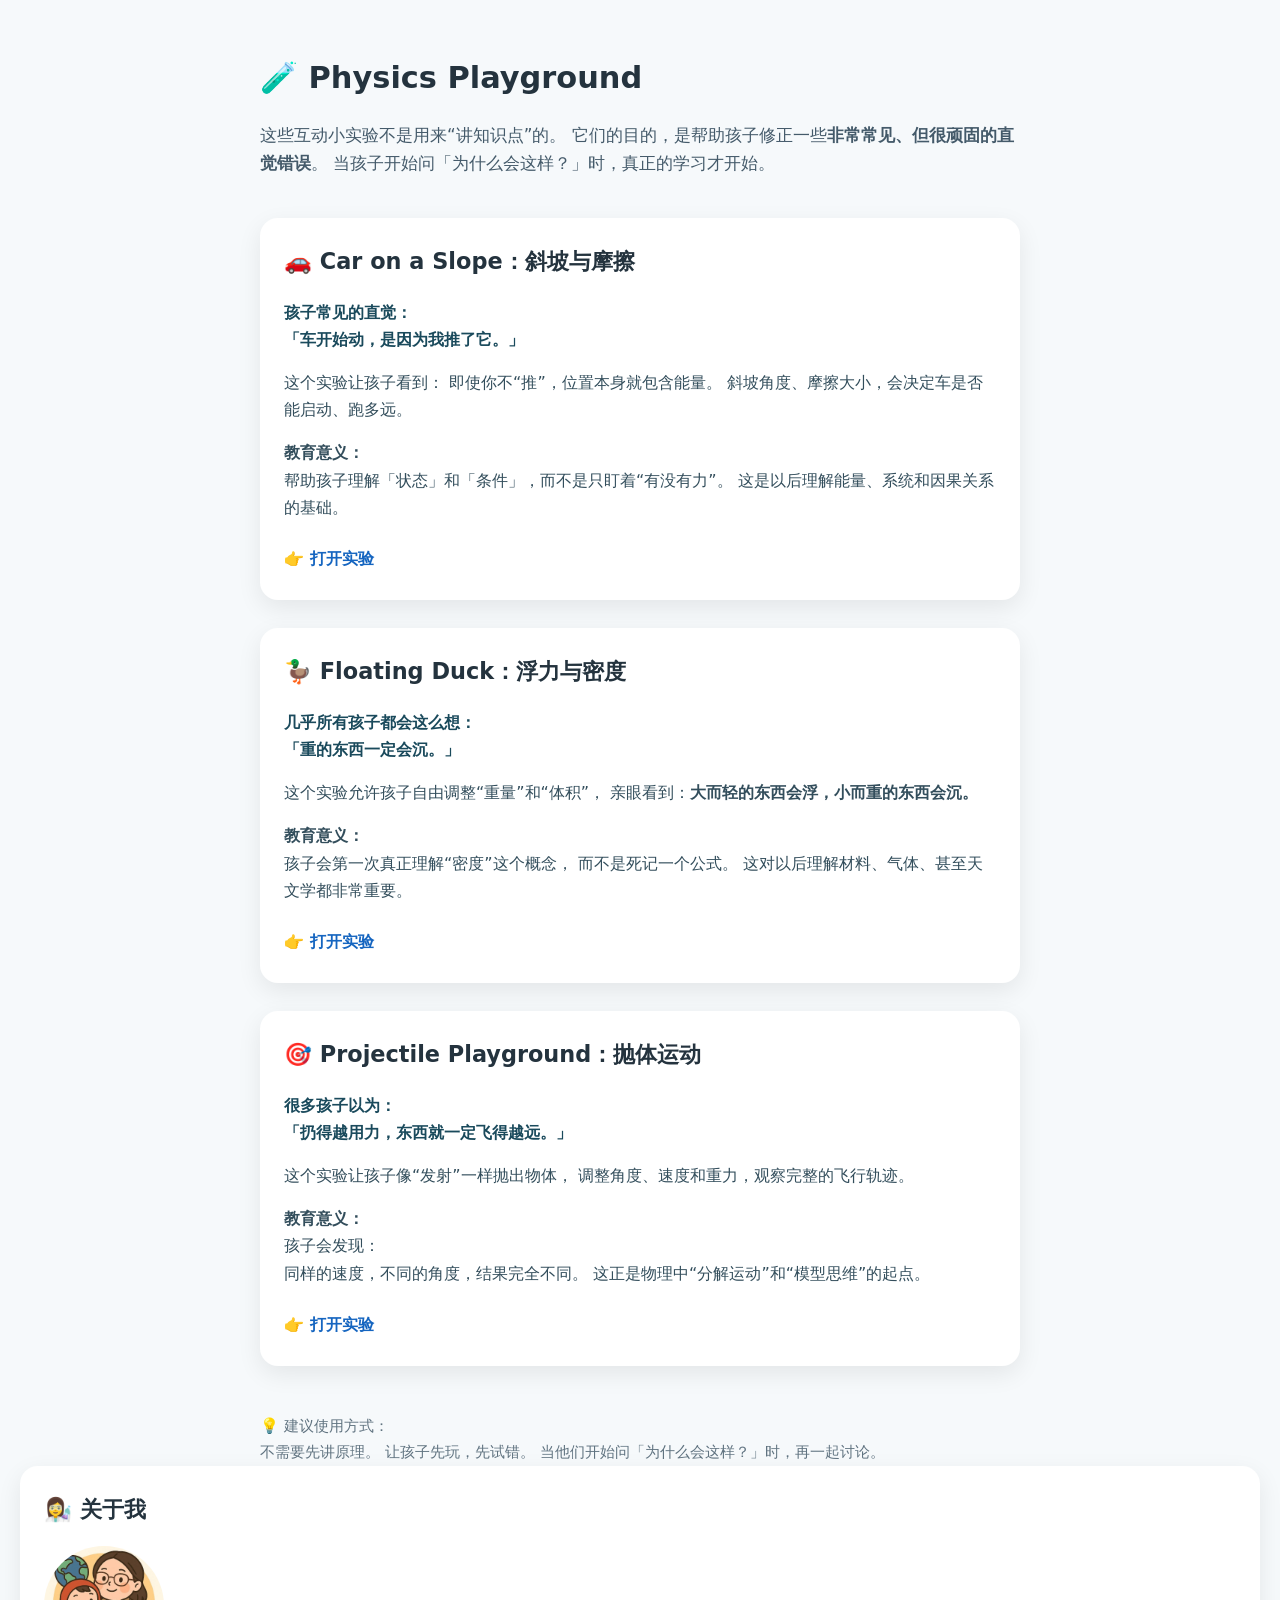
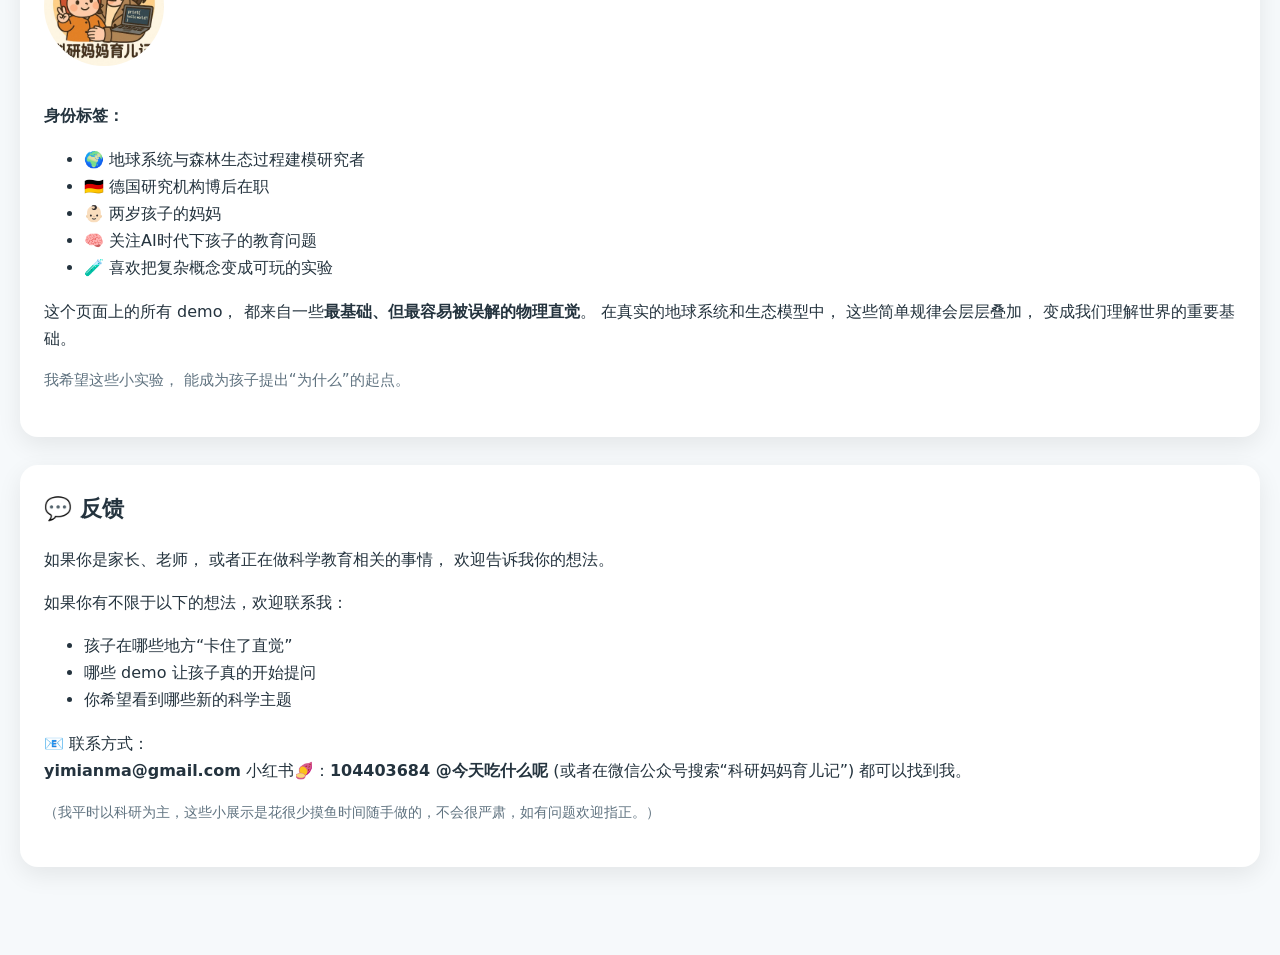
==== commit 182cd809: "Add a new figure. modify some description" ====
--- a/index.html
+++ b/index.html
@@ -163,8 +163,9 @@
   <h2>👩‍🔬 关于我</h2>
 
   <div style="display:flex; gap:20px; align-items:center; flex-wrap:wrap;">
-    <img src="./me.png" alt="avatar"
-         style="width:120px; height:120px; border-radius:50%; background:#eee;" />
+    <img src="./assets/avatar.JPG"
+     alt="avatar"
+     style="width:120px; height:120px; border-radius:50%; background:#eee;" />
 
     <div>
       <p><strong>身份标签：</strong></p>
@@ -177,10 +178,18 @@
       </ul>
 
       <p style="margin-top:12px;">
-        这个页面上的所有 demo,  
-        都仅仅是最简单的物理规律的体现：  
-        <strong>真实的地球系统建模要复杂的多得多</strong>
-      </p>
+        这个页面上的所有 demo，  
+        都来自一些<strong>最基础、但最容易被误解的物理直觉</strong>。  
+        在真实的地球系统和生态模型中，  
+        这些简单规律会层层叠加，  
+        变成我们理解世界的重要基础。
+      </p>
+      
+      <p style="font-size:0.95rem; color:#607380;">
+        我希望这些小实验，  
+        能成为孩子提出“为什么”的起点。
+      </p>
+      
     </div>
   </div>
 </div>
@@ -216,3 +225,6 @@
     （我平时以科研为主，这些小展示是花很少摸鱼时间随手做的，不会很严肃，如有问题欢迎指正。）
   </p>
 </div>
+
+
+
